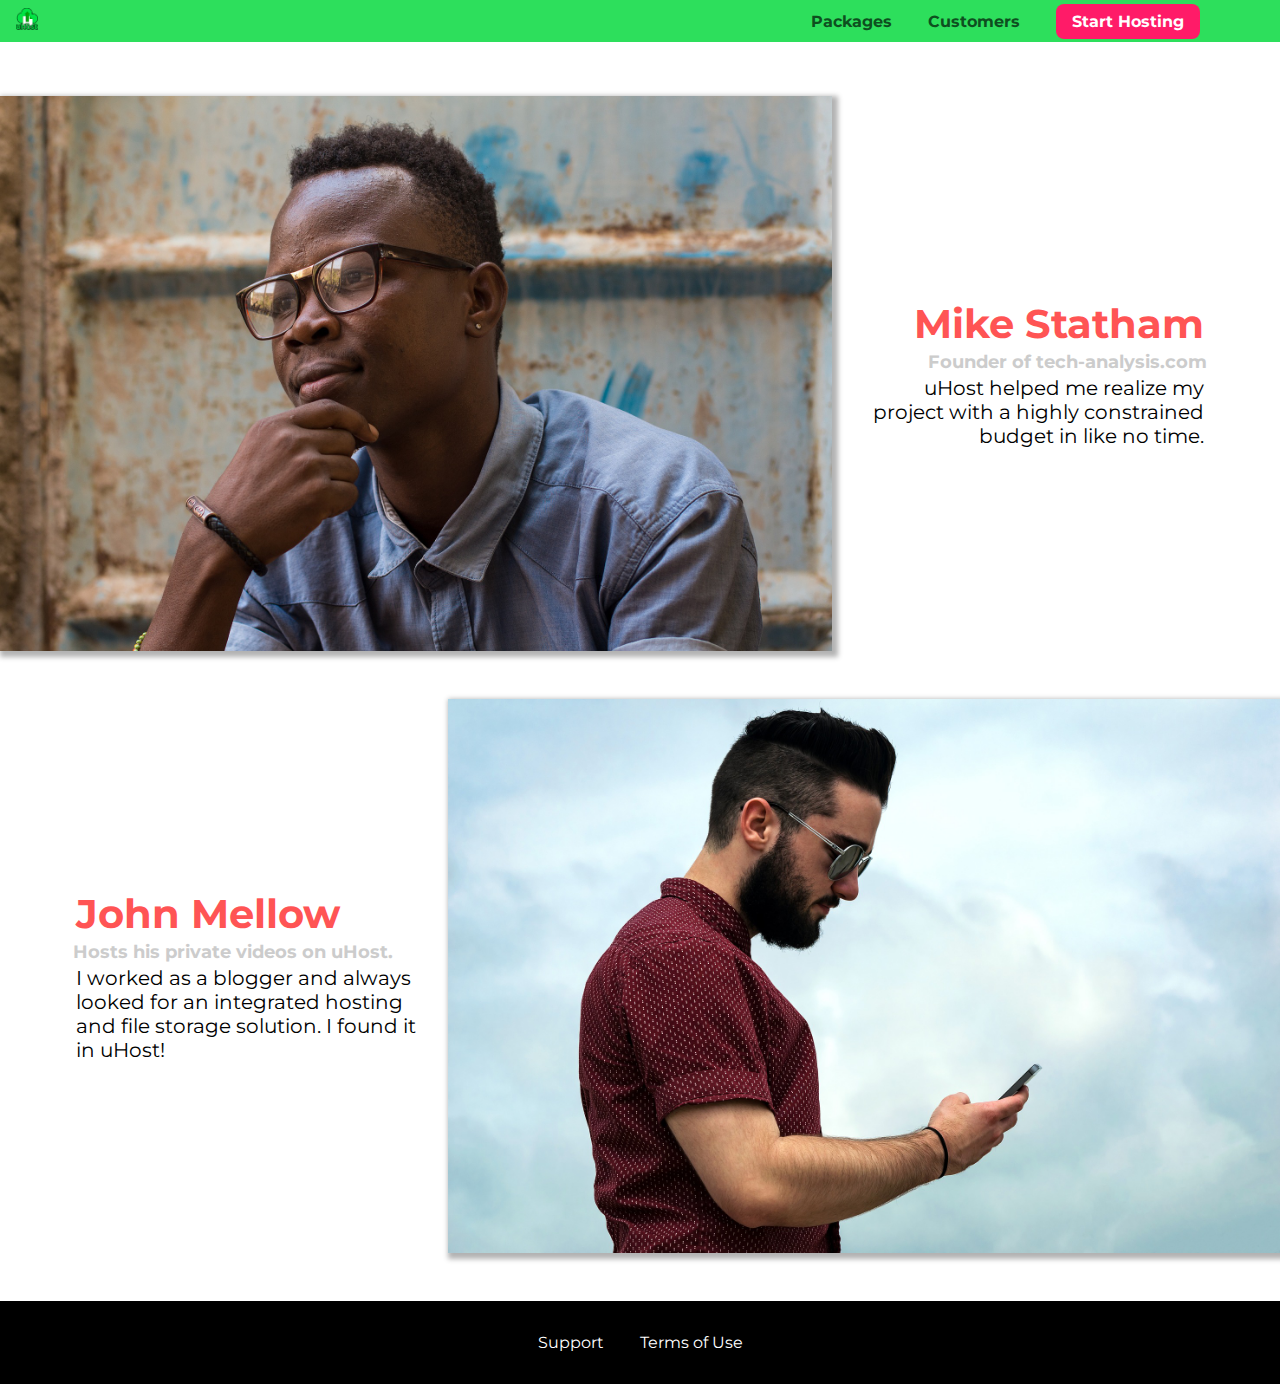
==== customers/index.html @ 77b736ad "initial working pages are complete" ====
<!DOCTYPE html>
<html lang="en">

<head>
    <meta charset="UTF-8">
    <meta name="viewport" content="width=device-width, initial-scale=1.0">
    <meta http-equiv="X-UA-Compatible" content="ie=edge">
    <title>uHost Customers</title>
    <link rel="shortcut icon" href="../favicon.png">
    <link href="https://fonts.googleapis.com/css?family=Anton|Montserrat:400,700" rel="stylesheet">
    <link rel="stylesheet" href="../shared.css">
    <link rel="stylesheet" href="customers.css">
</head>

<body>
    <header class="main-header">
        <div>
            <a href="../index.html" class="main-header__brand">
                <img src="../images/uhost-icon.png" alt="uHost - Your favorite hosting company">
            </a>
        </div>
        <nav class="main-nav">
            <ul class="main-nav__items">
                <li class="main-nav__item">
                    <a href="../packages/index.html">Packages</a>
                </li>
                <li class="main-nav__item">
                    <a href="index.html">Customers</a>
                </li>
                <li class="main-nav__item main-nav__item--cta">
                    <a href="../start-hosting/index.html">Start Hosting</a>
                </li>
            </ul>
        </nav>
    </header>
    <main>
        <div>
            <div class="testimonial" id="customer-1">
                <div class="testimonial__image-container">
                    <img src="../images/customer-1.jpg" alt="Mike Statham - Customer" class="testimonial__image">
                </div>
                <div class="testimonial__info">
                    <h1 class="testimonial__name">Mike Statham</h1>
                    <h2 class="testimonial__subtitle">Founder of
                        <a href="tech-analysis.com">tech-analysis.com</a>
                    </h2>
                    <p class="testimonial__text">uHost helped me realize my project with a highly constrained budget in like no time.</p>
                </div>
            </div>
            <div class="testimonial" id="customer-2">

                <div class="testimonial__info">
                    <h1 class="testimonial__name">John Mellow</h1>
                    <h2 class="testimonial__subtitle">Hosts his private videos on uHost.
                    </h2>
                    <p class="testimonial__text">I worked as a blogger and always looked for an integrated hosting and file storage solution. I found
                        it in uHost!
                    </p>
                </div>
                <div class="testimonial__image-container">
                    <img src="../images/customer-2.jpg" alt="John Mellow - Customer" class="testimonial__image">
                </div>
            </div>
        </div>
    </main>
    <footer class="main-footer">
        <nav>
            <ul class="main-footer__links">
                <li class="main-footer__link">
                    <a href="#">Support</a>
                </li>
                <li class="main-footer__link">
                    <a href="#">Terms of Use</a>
                </li>
            </ul>
        </nav>
    </footer>
</body>

</html>
---- shared.css ----
* {
    box-sizing: border-box;
}

body {
    font-family: 'Montserrat', sans-serif;
    margin: 0;
}

.main-header {
    width: 100%;
    background: #2ddf5c;
    padding: 8px 16px;
    position: fixed;
    z-index: 1;
    top: 0px;
}

.main-header > div {
    display: inline-block;
    vertical-align: middle;
}

.main-header__brand {
    color: #0e4f1f;
    text-decoration: none;
    font-weight: bold;
    font-size: 22px;
    height: 22px;
    display: inline-block;
}

.main-header__brand img {
    /* height: 100%; */
    height: 100%;
}

.main-nav {
    display: inline-block;
    text-align: right;
    width: calc(100% - 74px);
    vertical-align: middle;
}

.main-nav__items {
    margin: 0;
    padding: 0;
    list-style: none;
}

.main-nav__item {
    display: inline-block;
    margin: 0 16px;
}

.main-nav__item a {
    text-decoration: none;
    color: #0e4f1f;
    font-weight: bold;
    padding: 3px 0;
}

.main-nav__item a:hover,
.main-nav__item a:active {
    color: white;
    border-bottom: 5px solid white;
}

.main-nav__item--cta a {
    color: white;
    background: #ff1b68;
    padding: 8px 16px;
    border-radius: 8px;
}

.main-nav__item--cta a:hover,
.main-nav__item--cta a:active {
    color: #ff1b68;
    background: white;
    border: none;
}

.main-footer {
    background: black;
    padding: 32px;
    margin-top: 48px;
}

.main-footer__links {
    list-style: none;
    margin: 0;
    padding: 0;
    text-align: center;
}

.main-footer__link {
    display: inline-block;
    margin: 0 16px;
}

.main-footer__link a {
    color: white;
    text-decoration: none;
}

.main-footer__link a:hover,
.main-footer__link a:active {
    color: #ccc;
} 


/* button styling */
.button {
    background: #0e4f1f;
    color: white;
    font: inherit;
    border: 1.5px solid #0e4f1f;
    padding: 8px;
    border-radius: 8px;
    font-weight: bold;
    cursor: pointer;
}

.button:hover,
.button:active {
    background: white;
    color: #0e4f1f;
}

.button:focus {
    outline: none;
}
---- customers/customers.css ----
.testimonial {
    font-size: 20px;
    margin: 48px 0;
  }
  
  .testimonial__list {
    width: 80%;
    margin: auto;
  }
  
  .testimonial:first-of-type {
    margin-top: 96px;
  }
  
  .testimonial__image-container {
    width: 65%;
    display: inline-block;
    vertical-align: middle;
    box-shadow: 3px 3px 5px 3px rgba(0,0,0,0.3);
  }


  .testimonial__image {
    width: 100%;
    vertical-align: top;
  }

  .testimonial__info {
    text-align: right;
    padding: 14px;
    display: inline-block;
    vertical-align: middle;
    width: 30%;
  }
  
  #customer-2.testimonial {
    text-align: right;
  }
  
  #customer-2 .testimonial__info {
    text-align: left;
  }
  
  .testimonial__name {
    margin: 3px;
    color: #ff5454;
  }
  
  .testimonial__subtitle {
    margin: 0;
    font-size: 18px;
    color: #ccc;
  }
  
  .testimonial__subtitle a {
    color: inherit;
    text-decoration: none;
  }
  
  .testimonial__subtitle a:hover,
  .testimonial__subtitle a:active {
    color: #7a7a7a;
  }
  
  .testimonial__text {
    margin: 3px;
  }
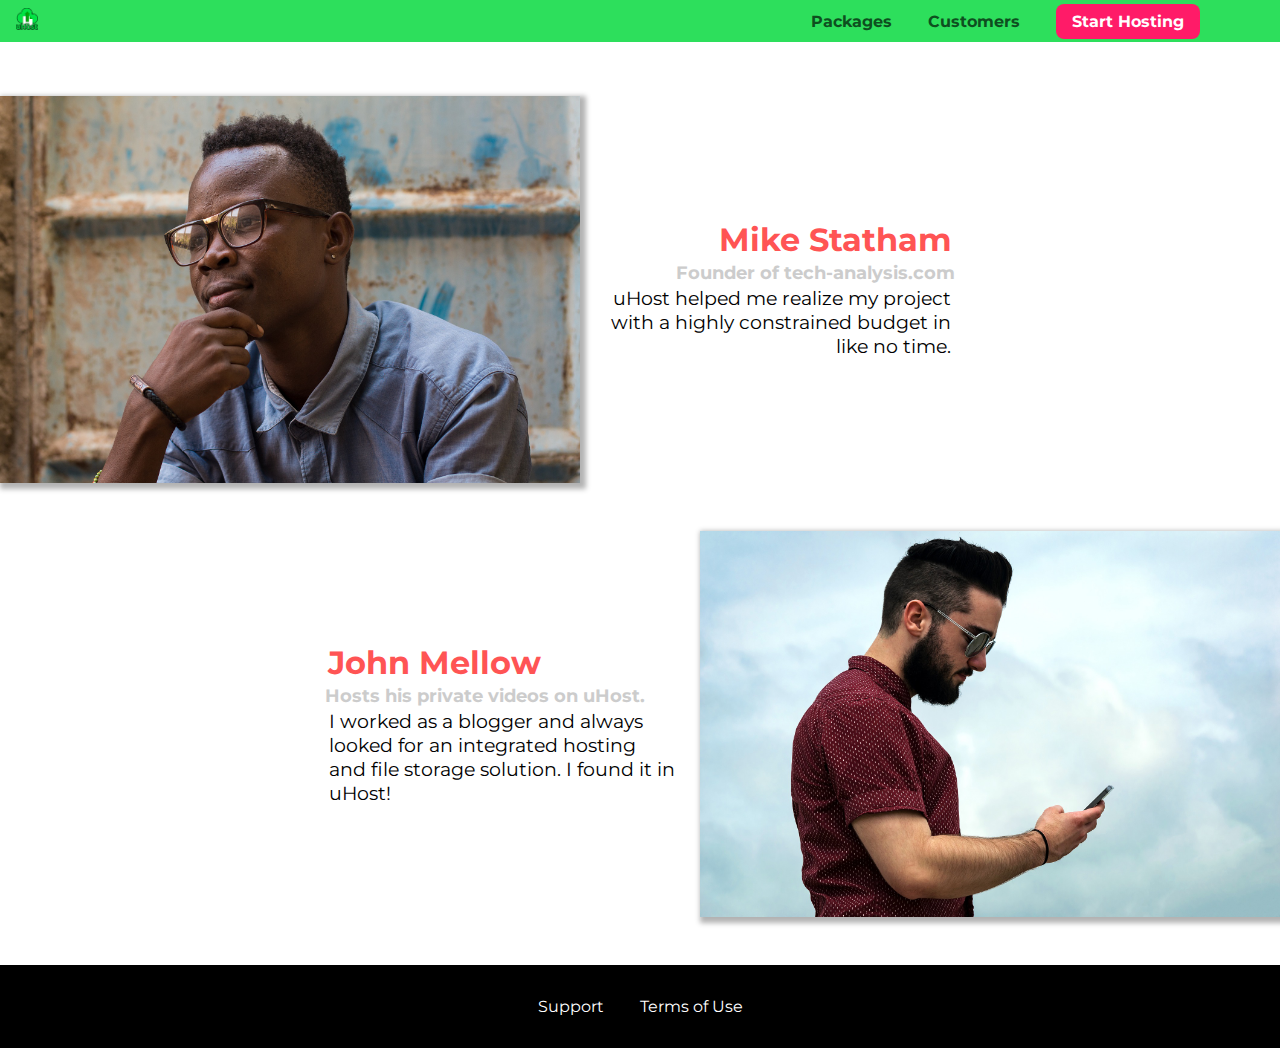
==== commit 23df3b06: "Updated REM to all CSS" ====
--- a/customers/index.html
+++ b/customers/index.html
@@ -13,6 +13,7 @@
 </head>
 
 <body>
+    <div class="backdrop"></div>
     <header class="main-header">
         <div>
             <a href="../index.html" class="main-header__brand">
@@ -44,7 +45,8 @@
                     <h2 class="testimonial__subtitle">Founder of
                         <a href="tech-analysis.com">tech-analysis.com</a>
                     </h2>
-                    <p class="testimonial__text">uHost helped me realize my project with a highly constrained budget in like no time.</p>
+                    <p class="testimonial__text">uHost helped me realize my project with a highly constrained budget in
+                        like no time.</p>
                 </div>
             </div>
             <div class="testimonial" id="customer-2">
@@ -53,7 +55,8 @@
                     <h1 class="testimonial__name">John Mellow</h1>
                     <h2 class="testimonial__subtitle">Hosts his private videos on uHost.
                     </h2>
-                    <p class="testimonial__text">I worked as a blogger and always looked for an integrated hosting and file storage solution. I found
+                    <p class="testimonial__text">I worked as a blogger and always looked for an integrated hosting and
+                        file storage solution. I found
                         it in uHost!
                     </p>
                 </div>
--- a/shared.css
+++ b/shared.css
@@ -5,6 +5,17 @@
 body {
     font-family: 'Montserrat', sans-serif;
     margin: 0;
+}
+
+.backdrop  {
+    position: absolute;
+    display: none;
+    z-index: 100;
+    height: 100%;
+    width: 100%;
+    background: rgba(0, 0, 0, 0.5);
+    top: 0;
+    left: 0;
 }
 
 .main-header {
--- a/customers/customers.css
+++ b/customers/customers.css
@@ -1,6 +1,6 @@
 .testimonial {
-    font-size: 20px;
-    margin: 48px 0;
+    font-size: 1.2rem;
+    margin: 3rem 0;
   }
   
   .testimonial__list {
@@ -9,11 +9,12 @@
   }
   
   .testimonial:first-of-type {
-    margin-top: 96px;
+    margin-top: 6rem;
   }
   
   .testimonial__image-container {
     width: 65%;
+    max-width: 580px;
     display: inline-block;
     vertical-align: middle;
     box-shadow: 3px 3px 5px 3px rgba(0,0,0,0.3);
@@ -27,7 +28,7 @@
 
   .testimonial__info {
     text-align: right;
-    padding: 14px;
+    padding: 0.9rem;
     display: inline-block;
     vertical-align: middle;
     width: 30%;
@@ -44,11 +45,12 @@
   .testimonial__name {
     margin: 3px;
     color: #ff5454;
+    font-size: 2rem;
   }
   
   .testimonial__subtitle {
     margin: 0;
-    font-size: 18px;
+    font-size: 1.1rem;
     color: #ccc;
   }
   
@@ -63,7 +65,7 @@
   }
   
   .testimonial__text {
-    margin: 3px;
+    margin: 0.2rem;
   }
   
   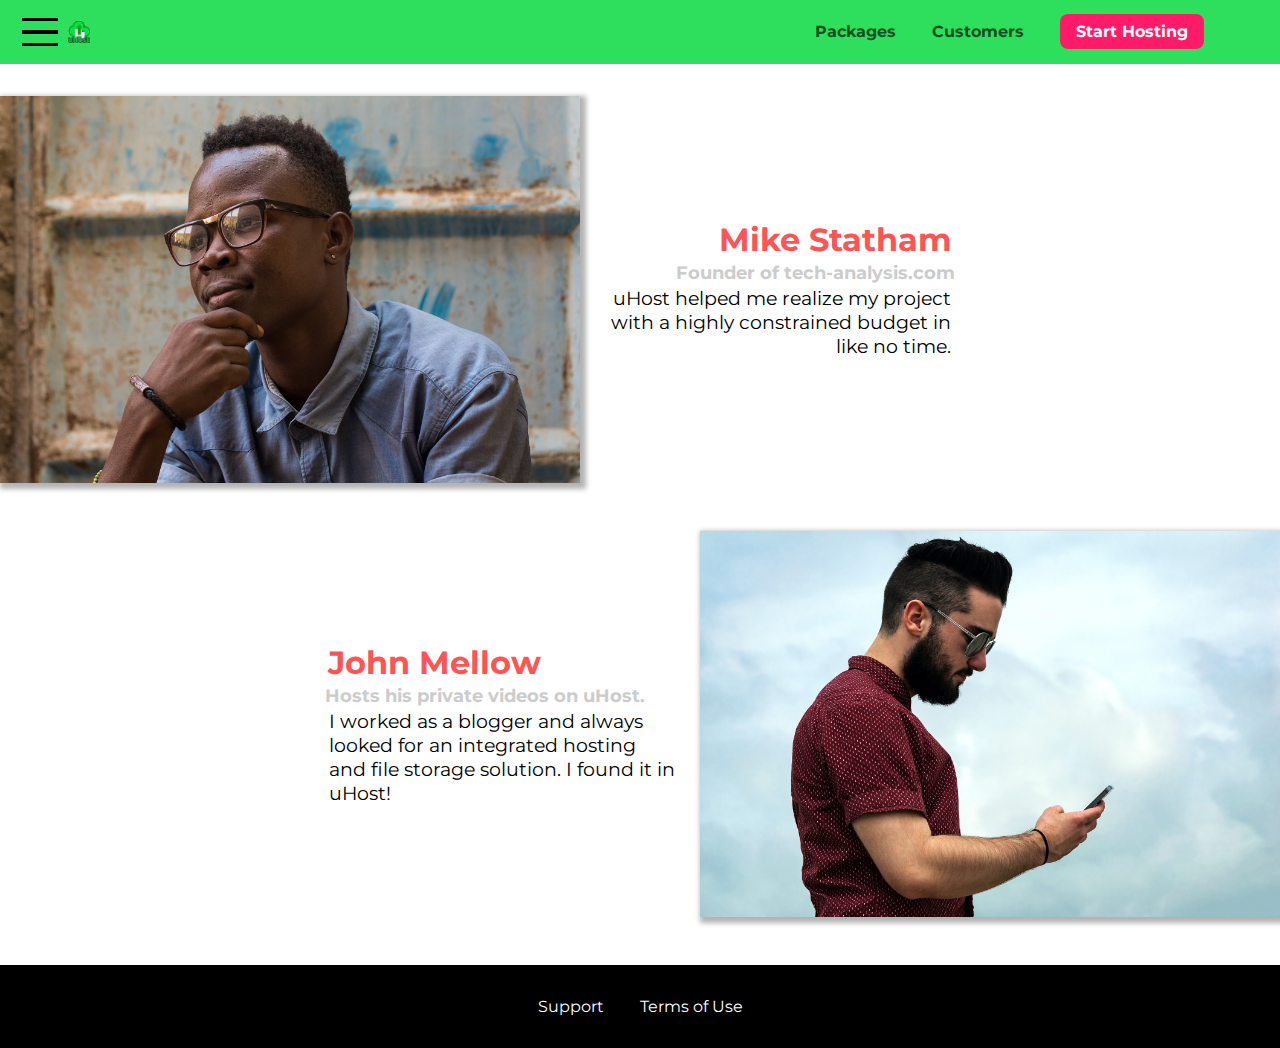
==== commit 487ef0d7: "JS added to all files" ====
--- a/customers/index.html
+++ b/customers/index.html
@@ -13,9 +13,14 @@
 </head>
 
 <body>
-    <div class="backdrop"></div>
+    <div class="backdrop"></div>    
     <header class="main-header">
         <div>
+            <button class="toggle-button">
+                <span class="toggle-button__bar"></span>
+                <span class="toggle-button__bar"></span>
+                <span class="toggle-button__bar"></span>
+            </button>
             <a href="../index.html" class="main-header__brand">
                 <img src="../images/uhost-icon.png" alt="uHost - Your favorite hosting company">
             </a>
@@ -34,6 +39,19 @@
             </ul>
         </nav>
     </header>
+    <nav class="mobile-nav">
+            <ul class="mobile-nav__items">
+                <li class="mobile-nav__item">
+                    <a href="../packages/index.html">Packages</a>
+                </li>
+                <li class="mobile-nav__item">
+                    <a href="index.html">Customers</a>
+                </li>
+                <li class="mobile-nav__item mobile-nav__item--cta">
+                    <a href="../start-hosting/index.html">Start Hosting</a>
+                </li>
+            </ul>
+        </nav>
     <main>
         <div>
             <div class="testimonial" id="customer-1">
@@ -78,6 +96,7 @@
             </ul>
         </nav>
     </footer>
+    <script src="../shared.js"></script>
 </body>
 
 </html>--- a/shared.css
+++ b/shared.css
@@ -5,14 +5,15 @@
 body {
     font-family: 'Montserrat', sans-serif;
     margin: 0;
+    overflow-x: hidden;
 }
 
 .backdrop  {
-    position: absolute;
+    position: fixed;
     display: none;
     z-index: 100;
-    height: 100%;
-    width: 100%;
+    height: 100vh;
+    width: 100vw;
     background: rgba(0, 0, 0, 0.5);
     top: 0;
     left: 0;
@@ -32,6 +33,30 @@
     vertical-align: middle;
 }
 
+.toggle-button {
+    width: 3rem;
+    background: transparent;
+    border: none;
+    cursor: pointer;
+    padding-top: 0;
+    padding-bottom: 0;
+    vertical-align: middle;
+}
+
+    .toggle-button:focus {
+        outline: none;
+    }
+
+    .toggle-button__bar {
+        width: 100%;
+        height: 0.2rem;
+        background: black;
+        display: block;
+        margin: 0.6rem 0;
+    }
+
+
+
 .main-header__brand {
     color: #0e4f1f;
     text-decoration: none;
@@ -39,6 +64,7 @@
     font-size: 22px;
     height: 22px;
     display: inline-block;
+    vertical-align: middle;
 }
 
 .main-header__brand img {
@@ -49,7 +75,7 @@
 .main-nav {
     display: inline-block;
     text-align: right;
-    width: calc(100% - 74px);
+    width: calc(100% - 122px);
     vertical-align: middle;
 }
 
@@ -64,7 +90,8 @@
     margin: 0 16px;
 }
 
-.main-nav__item a {
+.main-nav__item a,
+.mobile-nav__item a {
     text-decoration: none;
     color: #0e4f1f;
     font-weight: bold;
@@ -77,7 +104,8 @@
     border-bottom: 5px solid white;
 }
 
-.main-nav__item--cta a {
+.main-nav__item--cta a,
+.mobile-nav__item--cta a {
     color: white;
     background: #ff1b68;
     padding: 8px 16px;
@@ -85,7 +113,9 @@
 }
 
 .main-nav__item--cta a:hover,
-.main-nav__item--cta a:active {
+.main-nav__item--cta a:active,
+.mobile-nav__item--cta a:hover,
+.mobile-nav__item--cta a:active {
     color: #ff1b68;
     background: white;
     border: none;
@@ -119,6 +149,34 @@
     color: #ccc;
 } 
 
+/* mobile-nav styling */
+.mobile-nav {
+    display: none;
+    position: fixed;
+    z-index: 101;
+    top: 0;
+    left: 0;
+    background: white;
+    width: 80%;
+    height: 100vh;
+}
+
+.mobile-nav__items {
+    width: 90%; 
+    height: 100%;
+    list-style: none;
+    margin: 10% auto;
+    padding: 0;
+    text-align: center;    
+}
+
+.mobile-nav__item {
+    margin: 1rem 0;
+}
+
+.mobile-nav__item a {
+    font-size: 1.5rem;
+}
 
 /* button styling */
 .button {
@@ -140,4 +198,8 @@
 
 .button:focus {
     outline: none;
+}
+
+.open {
+    display: block !important;
 }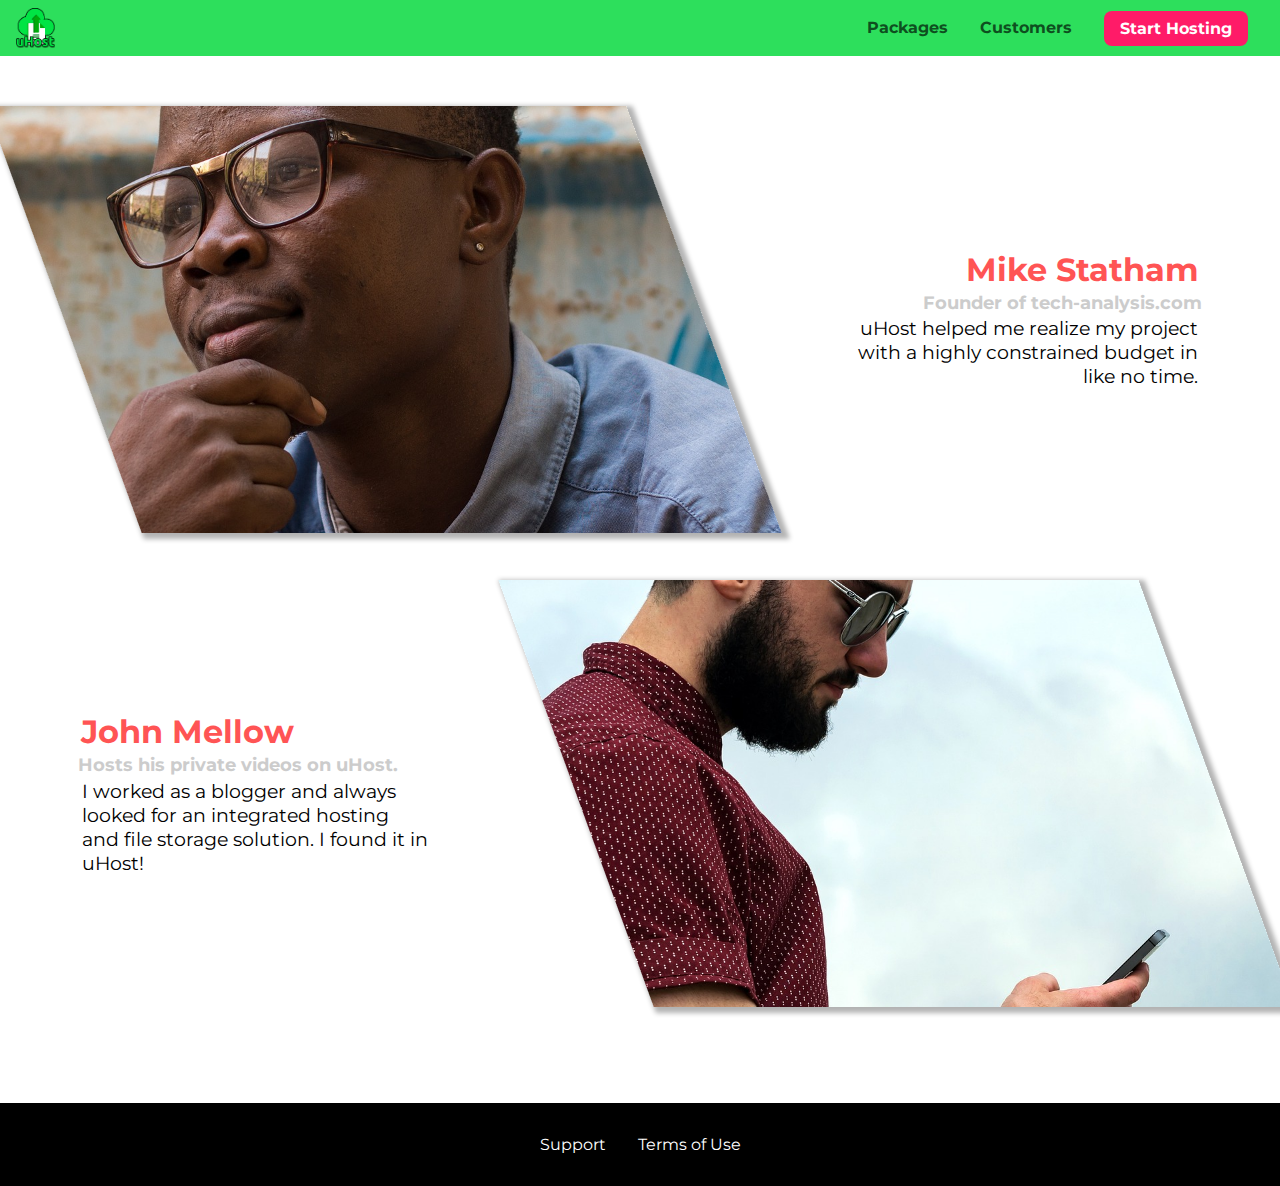
==== commit 41eb26e6: "grid transition animation added" ====
--- a/customers/index.html
+++ b/customers/index.html
@@ -3,11 +3,10 @@
 
 <head>
     <meta charset="UTF-8">
+    <meta http-equiv="X-UA-Compatible" content="ie=edge">
     <meta name="viewport" content="width=device-width, initial-scale=1.0">
-    <meta http-equiv="X-UA-Compatible" content="ie=edge">
     <title>uHost Customers</title>
     <link rel="shortcut icon" href="../favicon.png">
-    <link href="https://fonts.googleapis.com/css?family=Anton|Montserrat:400,700" rel="stylesheet">
     <link rel="stylesheet" href="../shared.css">
     <link rel="stylesheet" href="customers.css">
 </head>
--- a/shared.css
+++ b/shared.css
@@ -1,36 +1,63 @@
+@import url('https://fonts.googleapis.com/css?family=Roboto:400,900');
+@import url('https://fonts.googleapis.com/css?family=Anton');
+@import url('https://fonts.googleapis.com/css?family=Montserrat:400,700');
+
+:root {
+    /* defining variables */
+    --dark-green: #0e4f1f; 
+    --highlight-color: #ff1b68;
+}
+
 * {
     box-sizing: border-box;
 }
 
+html {
+    height: 100%;
+}
+
 body {
+    height: 100%;
     font-family: 'Montserrat', sans-serif;
     margin: 0;
-    overflow-x: hidden;
-}
-
-.backdrop  {
+    display: grid;
+    grid-template-rows: 3.5rem auto fit-content(8rem);
+    grid-template-areas: "header"
+                         "main"
+                         "footer";
+    /* padding-top: 3.5rem;  */
+}
+
+main {
+    grid-area: main;
+}
+
+.backdrop {
+    display: none;
+    opacity: 0;
     position: fixed;
-    display: none;
     z-index: 100;
     height: 100vh;
     width: 100vw;
     background: rgba(0, 0, 0, 0.5);
     top: 0;
     left: 0;
+    transition: opacity 0.2s linear;
 }
 
 .main-header {
     width: 100%;
     background: #2ddf5c;
-    padding: 8px 16px;
+    padding: 0.5rem 1rem;
     position: fixed;
     z-index: 1;
-    top: 0px;
-}
-
-.main-header > div {
-    display: inline-block;
-    vertical-align: middle;
+    top: 0;
+    display: -webkit-box;
+    display: -ms-flexbox;
+    display: -webkite-flex;
+    display: flex;
+    align-items: center;
+    justify-content: space-between;
 }
 
 .toggle-button {
@@ -43,51 +70,43 @@
     vertical-align: middle;
 }
 
-    .toggle-button:focus {
-        outline: none;
-    }
-
-    .toggle-button__bar {
-        width: 100%;
-        height: 0.2rem;
-        background: black;
-        display: block;
-        margin: 0.6rem 0;
-    }
-
-
+.toggle-button:focus {
+    outline: none;
+}
+
+.toggle-button__bar {
+    width: 100%;
+    height: 0.1rem;
+    background: white;
+    display: block;
+    margin: 0.6rem 0;
+}
 
 .main-header__brand {
     color: #0e4f1f;
     text-decoration: none;
     font-weight: bold;
-    font-size: 22px;
-    height: 22px;
-    display: inline-block;
+}
+
+.main-header__brand img {
+    height: 2.5rem;
     vertical-align: middle;
 }
 
-.main-header__brand img {
-    /* height: 100%; */
-    height: 100%;
-}
-
 .main-nav {
-    display: inline-block;
-    text-align: right;
-    width: calc(100% - 122px);
-    vertical-align: middle;
+    display: none;
 }
 
 .main-nav__items {
     margin: 0;
     padding: 0;
     list-style: none;
+    display: flex;
+    justify-content: flex-end;
 }
 
 .main-nav__item {
-    display: inline-block;
-    margin: 0 16px;
+    margin: 0 1rem;
 }
 
 .main-nav__item a,
@@ -95,7 +114,7 @@
     text-decoration: none;
     color: #0e4f1f;
     font-weight: bold;
-    padding: 3px 0;
+    padding: 0.2rem 0;
 }
 
 .main-nav__item a:hover,
@@ -104,11 +123,15 @@
     border-bottom: 5px solid white;
 }
 
+.main-nav__item--cta {
+    animation: wiggle 400ms 3s 8 none;
+}
+
 .main-nav__item--cta a,
 .mobile-nav__item--cta a {
     color: white;
     background: #ff1b68;
-    padding: 8px 16px;
+    padding: 0.5rem 1rem;
     border-radius: 8px;
 }
 
@@ -123,20 +146,23 @@
 
 .main-footer {
     background: black;
-    padding: 32px;
-    margin-top: 48px;
+    padding: 2rem;
+    margin-top: 3rem;
+    grid-area: footer;
 }
 
 .main-footer__links {
     list-style: none;
     margin: 0;
     padding: 0;
-    text-align: center;
+    display: flex;
+    flex-direction: column;
+    align-items: center;
 }
 
 .main-footer__link {
-    display: inline-block;
-    margin: 0 16px;
+    display: block;
+    margin: 0.5rem 0;
 }
 
 .main-footer__link a {
@@ -147,12 +173,15 @@
 .main-footer__link a:hover,
 .main-footer__link a:active {
     color: #ccc;
-} 
+}
 
 /* mobile-nav styling */
+
 .mobile-nav {
-    display: none;
     position: fixed;
+    display: block;
+    transform: translateX(-100%);
+    transition: transform 300ms ease-out 100ms; 
     z-index: 101;
     top: 0;
     left: 0;
@@ -162,12 +191,14 @@
 }
 
 .mobile-nav__items {
-    width: 90%; 
     height: 100%;
     list-style: none;
-    margin: 10% auto;
     padding: 0;
-    text-align: center;    
+    display: flex;
+    flex-direction: column;
+    align-items: center;
+    justify-content: center;
+    margin: 0;
 }
 
 .mobile-nav__item {
@@ -179,11 +210,12 @@
 }
 
 /* button styling */
+
 .button {
-    background: #0e4f1f;
+    background: var(--dark-green, #0e4f1f);
     color: white;
     font: inherit;
-    border: 1.5px solid #0e4f1f;
+    border: 1.5px solid var(--dark-green, #0e4f1f);
     padding: 8px;
     border-radius: 8px;
     font-weight: bold;
@@ -193,13 +225,55 @@
 .button:hover,
 .button:active {
     background: white;
-    color: #0e4f1f;
+    color: var(--dark-green, #0e4f1f);
 }
 
 .button:focus {
     outline: none;
 }
 
+.button[disabled] {
+    cursor: not-allowed;
+    border: #a1a1a1;
+    background: #ccc;
+    color: #a1a1a1;
+}
+
 .open {
     display: block !important;
+    opacity: 1 !important;
+    transform: translateY(0) !important;
+}
+
+@media (min-width: 40rem) {
+    .toggle-button {
+        display: none;
+    }
+    .main-nav {
+        display: flex;
+    }
+}
+
+@media (min-width: 40rem) {
+    .main-footer__link {
+        margin: 0 1rem;
+    }
+    .main-footer__links {
+        flex-direction: row;
+        justify-content: center;
+    }
+}
+
+@keyframes wiggle {
+    0% {
+        transform: rotateZ(0);
+    }
+    
+    50% {
+        transform: rotateZ(-10deg);
+    }
+
+    100% {
+        transform: rotateZ(10deg);
+    }
 }--- a/customers/customers.css
+++ b/customers/customers.css
@@ -1,71 +1,98 @@
+main {
+  padding-top: 0.1rem;
+}
+
 .testimonial {
     font-size: 1.2rem;
-    margin: 3rem 0;
-  }
-  
-  .testimonial__list {
+    /* margin: 3rem 0; */
+}
+
+/* .testimonial__list {
     width: 80%;
     margin: auto;
-  }
-  
-  .testimonial:first-of-type {
-    margin-top: 6rem;
-  }
-  
-  .testimonial__image-container {
-    width: 65%;
-    max-width: 580px;
-    display: inline-block;
-    vertical-align: middle;
-    box-shadow: 3px 3px 5px 3px rgba(0,0,0,0.3);
-  }
+  } */
 
+.testimonial__image-container {
+    width: 100%;
+    max-width: 40rem;
+    box-shadow: 3px 3px 5px 3px rgba(0, 0, 0, 0.3);
+    transform: skew(20deg);
+    overflow: hidden;
+}
 
-  .testimonial__image {
+#customer-1:hover .testimonial__image-container {
+    animation: flip-customer 1s ease-out forwards;
+}
+
+.testimonial__image {
     width: 100%;
     vertical-align: top;
-  }
+    transform: skew(-20deg) scale(2,2);
+}
 
-  .testimonial__info {
+.testimonial__info {
     text-align: right;
     padding: 0.9rem;
-    display: inline-block;
-    vertical-align: middle;
-    width: 30%;
-  }
-  
-  #customer-2.testimonial {
+}
+
+#customer-2.testimonial {
     text-align: right;
-  }
-  
-  #customer-2 .testimonial__info {
+}
+
+#customer-2 .testimonial__info {
     text-align: left;
-  }
-  
-  .testimonial__name {
+}
+
+.testimonial__name {
     margin: 3px;
     color: #ff5454;
     font-size: 2rem;
-  }
-  
-  .testimonial__subtitle {
+}
+
+.testimonial__subtitle {
     margin: 0;
     font-size: 1.1rem;
     color: #ccc;
-  }
-  
-  .testimonial__subtitle a {
+}
+
+.testimonial__subtitle a {
     color: inherit;
     text-decoration: none;
-  }
-  
-  .testimonial__subtitle a:hover,
-  .testimonial__subtitle a:active {
+}
+
+.testimonial__subtitle a:hover,
+.testimonial__subtitle a:active {
     color: #7a7a7a;
-  }
-  
-  .testimonial__text {
+}
+
+.testimonial__text {
     margin: 0.2rem;
-  }
-  
-  +}
+
+@media (min-width: 40rem) {
+    .testimonial {
+        display: flex;
+        align-items: center;
+        margin: 3rem auto;
+        max-width: 1500px;
+        justify-content: space-around;
+    }
+    .testimonial__image-container {
+        width: 66%;
+    }
+    .testimonial__info {
+        width: 30%;
+    }
+}
+
+@keyframes flip-customer {
+    0% {
+        transform: rotateY(0) skew(20deg);
+    }
+    50% {
+        transform: rotateY(160deg) skew(20deg);
+    }
+    100% {
+        transform: rotateY(360deg) skew(20deg);
+    }
+}